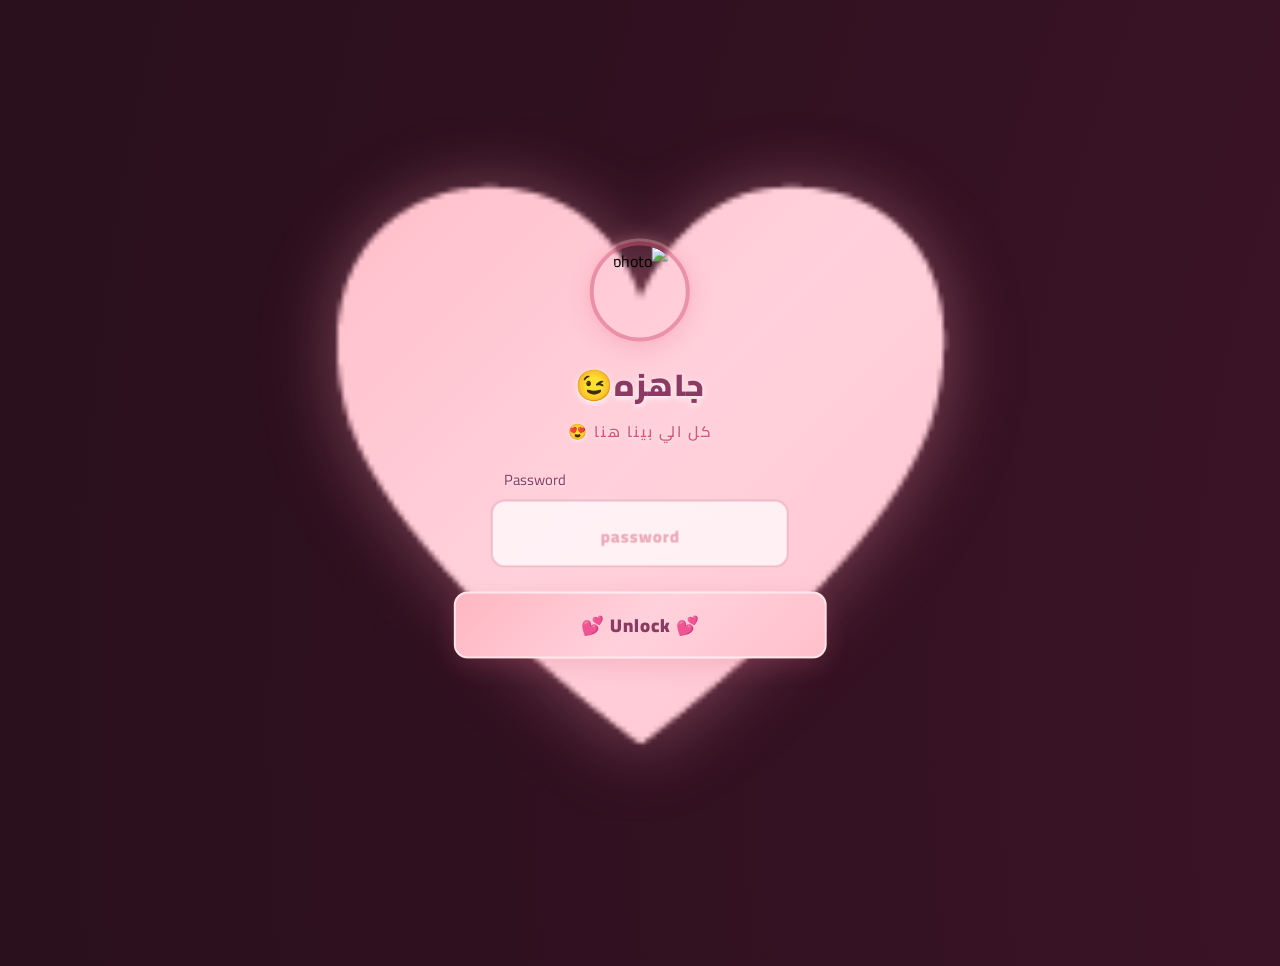
==== index.html @ 0f275362 "Add files via upload" ====
<!doctype html>
<html lang="ar" dir="rtl">
  <head>
    <meta charset="UTF-8" />
    <meta
      name="viewport"
      content="width=device-width, initial-scale=1.0, maximum-scale=1.0, user-scalable=no"
    />
    <title>I love you 💖</title>
    <link
      href="https://fonts.googleapis.com/css2?family=Tajawal:wght@400;700&family=Cairo:wght@400;700;900&display=swap"
      rel="stylesheet"
    />
    <link href="main.css" rel="stylesheet" />
    <link
      rel="icon"
      href="data:image/svg+xml,<svg xmlns='http://www.w3.org/2000/svg' viewBox='0 0 100 100'><rect width='100' height='100' fill='pink'/><text x='50' y='50' font-size='60' text-anchor='middle' dominant-baseline='middle'>❤️</text></svg>"
    />
  </head>
  <body>
    <div class="floats-container" id="floatsContainer">
      <div class="float-item">❤️</div>
      <div class="float-item">💗</div>
      <div class="float-item">💕</div>
      <div class="float-item">❤️</div>
      <div class="float-item">💖</div>
      <div class="float-item">💗</div>
    </div>

    <div class="login-container">
      <div class="heart-container">
        <div class="big-heart"></div>

        <div class="login-content">
          <!-- الصورة من Supabase -->

          <div class="photo-circle-wrap">
            <div class="photo-circle">
              <img
                src="https://res.cloudinary.com/dvc3zpg1i/image/upload/v1777667717/clients/mszernngoubvptsh3r52.jpg"
                alt="photo"
              />
            </div>
          </div>

          <!-- العنوان والسب تايتل من Supabase -->
          <h1 class="login-title">جاهزه😉</h1>
          <p class="login-subtitle">كل الي بينا هنا 😍</p>

          <form action="yoyo.html" method="GET" id="loginForm">
            <div class="input-group">
              <label for="password">Password</label>
              <input
                type="text"
                id="password"
                name="password"
                placeholder="password"
                required
              />
            </div>
            <button type="submit" class="login-btn">💕 Unlock 💕</button>
          </form>
        </div>
      </div>
    </div>

    <script>
      document
        .getElementById("loginForm")
        .addEventListener("submit", function (e) {
          e.preventDefault();

          const password = document.getElementById("password").value;

          if (
            /*password === "love" ||
            password === "Love" ||
            password === "LOVE"*/
			password === "happy birthday yoyo"
          ) {
            window.location.href = "yoyo.html";
          } else {
            alert("الباسورد غلط يا يويو 😂💕");
          }
        });

      /* Click/Touch particle effect */
      document.addEventListener("click", spawnParticles);
      document.addEventListener(
        "touchstart",
        (e) => {
          [...e.touches].forEach((t) =>
            spawnParticles({ clientX: t.clientX, clientY: t.clientY }),
          );
        },
        { passive: true },
      );

      function spawnParticles(e) {
        const count = 8;
        for (let i = 0; i < count; i++) {
          const el = document.createElement("div");
          el.textContent = icons[Math.floor(Math.random() * icons.length)];
          const angle = (360 / count) * i + Math.random() * 20;
          const dist = 60 + Math.random() * 80;
          const rad = (angle * Math.PI) / 180;
          const dx = Math.cos(rad) * dist;
          const dy = Math.sin(rad) * dist;
          el.style.cssText = `
                    position: fixed;
                    left: ${e.clientX}px;
                    top: ${e.clientY}px;
                    font-size: ${16 + Math.random() * 18}px;
                    pointer-events: none;
                    z-index: 9999;
                    transform: translate(-50%, -50%);
                    transition: all 0.8s cubic-bezier(0.25, 0.46, 0.45, 0.94);
                    opacity: 1;
                `;
          document.body.appendChild(el);
          requestAnimationFrame(() =>
            requestAnimationFrame(() => {
              el.style.transform = `translate(calc(-50% + ${dx}px), calc(-50% + ${dy}px)) scale(0)`;
              el.style.opacity = "0";
            }),
          );
          setTimeout(() => el.remove(), 900);
        }
      }

      /* Dynamic floating hearts */
      const heartIcons = ["❤️", "💗", "💕", "💖"];
      setInterval(() => {
        for (let i = 0; i < 3; i++) {
          const el = document.createElement("div");
          el.className = "float-item";
          el.textContent =
            heartIcons[Math.floor(Math.random() * heartIcons.length)];
          el.style.left = Math.random() * 100 + "%";
          el.style.fontSize = Math.random() * 14 + 28 + "px";
          el.style.animationDuration = Math.random() * 5 + 8 + "s";
          el.style.animationDelay = Math.random() * 0.8 + "s";
          el.style.opacity = "0";
          document.getElementById("floatsContainer").appendChild(el);
          setTimeout(() => el.remove(), 15000);
        }
      }, 600);
    </script>
  </body>
</html>
---- main.css ----
* {
  margin: 0;
  padding: 0;
  box-sizing: border-box;
}
:root {
  --pink-main: #d4567a;
  --pink-light: #ffb6c1;
  --pink-pale: #ffe4e9;
  --pink-text: #8b3a62;
  --pink-border: rgba(212, 86, 122, 0.2);
  --glass: rgba(255, 255, 255, 0.75);
  --wine-deep: #2a0f1c;
  --wine-mid: #4a1830;
  --radius: 18px;
  --max-w: 560px;
}
body {
  font-family: "Cairo", sans-serif;
  min-height: 100vh;
  overflow-x: hidden;
  overflow-y: auto;
  background: radial-gradient(
    ellipse at 50% 20%,
    var(--wine-mid),
    var(--wine-deep) 70%
  );
  background-size: 400% 400%;
  animation: gradientShift 20s ease infinite;
  display: flex;
  justify-content: center;
  align-items: center;
  padding: 40px 20px;
  -webkit-overflow-scrolling: touch;
}

@keyframes gradientShift {
  0% {
    background-position: 0% 50%;
  }
  50% {
    background-position: 100% 50%;
  }
  100% {
    background-position: 0% 50%;
  }
}

/* FLOATING HEARTS */
.floats-container {
  position: fixed;
  inset: 0;
  pointer-events: none;
  z-index: 0;
  overflow: hidden;
}

.float-item {
  position: absolute;
  bottom: -80px;
  opacity: 0;
  animation: floatUp 14s infinite ease-in-out;
  filter: drop-shadow(0 0 8px rgba(255, 182, 193, 0.6));
}

@keyframes floatUp {
  0% {
    transform: translateY(0) rotate(0deg) scale(0.5);
    opacity: 0;
  }
  10% {
    opacity: 0.9;
  }
  50% {
    opacity: 0.8;
  }
  90% {
    opacity: 0.5;
  }
  100% {
    transform: translateY(-110vh) rotate(20deg) scale(1.2);
    opacity: 0;
  }
}

.float-item:nth-child(1) {
  left: 5%;
  font-size: 38px;
  animation-delay: 0s;
  animation-duration: 13s;
}
.float-item:nth-child(2) {
  left: 18%;
  font-size: 32px;
  animation-delay: 2.5s;
  animation-duration: 16s;
}
.float-item:nth-child(3) {
  left: 35%;
  font-size: 44px;
  animation-delay: 5s;
  animation-duration: 12s;
}
.float-item:nth-child(4) {
  left: 55%;
  font-size: 34px;
  animation-delay: 7s;
  animation-duration: 15s;
}
.float-item:nth-child(5) {
  left: 72%;
  font-size: 40px;
  animation-delay: 1s;
  animation-duration: 14s;
}
.float-item:nth-child(6) {
  left: 88%;
  font-size: 30px;
  animation-delay: 9s;
  animation-duration: 11s;
}

/* MAIN */
.login-container {
  position: relative;
  z-index: 2;
  text-align: center;
  max-width: 900px;
  width: 100%;
}

/* HEART */
.heart-container {
  position: relative;
  width: 650px;
  height: 600px;
  margin: 0 auto;
  display: flex;
  align-items: center;
  justify-content: center;
}

.big-heart {
  position: absolute;
  width: 100%;
  height: 100%;
  display: flex;
  align-items: center;
  justify-content: center;
  font-size: 550px;
  animation: heartBeat 2.5s infinite;
  filter: drop-shadow(0 10px 40px rgba(212, 86, 122, 0.2))
    drop-shadow(0 0 30px rgba(255, 182, 193, 0.25));
  will-change: transform;
}

.big-heart::before {
  content: "❤️";
  background: linear-gradient(135deg, #ffb6c1 0%, #ffd1dc 50%, #ffc0cb 100%);
  -webkit-background-clip: text;
  -webkit-text-fill-color: transparent;
  background-clip: text;
}

@keyframes heartBeat {
  0%,
  100% {
    transform: scale(1);
  }
  10%,
  30% {
    transform: scale(1.05);
  }
  20%,
  40% {
    transform: scale(1);
  }
}

/* CONTENT INSIDE HEART */
.login-content {
  position: absolute;
  top: 50%;
  left: 50%;
  transform: translate(-50%, -50%);
  width: 65%;
  z-index: 3;
  padding: 30px 25px;
}

/* CIRCULAR PHOTO */
.photo-circle-wrap {
  display: flex;
  justify-content: center;
  margin-bottom: 14px;
}

.photo-circle {
  width: 100px;
  height: 100px;
  border-radius: 50%;
  border: 4px solid rgba(212, 86, 122, 0.5);
  box-shadow:
    0 0 0 3px rgba(255, 182, 193, 0.3),
    0 8px 25px rgba(212, 86, 122, 0.15),
    0 0 20px rgba(255, 182, 193, 0.4);
  overflow: hidden;
  animation: photoGlow 3s ease-in-out infinite alternate;
}

@keyframes photoGlow {
  0% {
    box-shadow:
      0 0 0 3px rgba(255, 182, 193, 0.3),
      0 8px 25px rgba(212, 86, 122, 0.1),
      0 0 15px rgba(255, 182, 193, 0.3);
  }
  100% {
    box-shadow:
      0 0 0 6px rgba(255, 182, 193, 0.8),
      0 8px 30px rgba(212, 86, 122, 0.25),
      0 0 30px rgba(255, 182, 193, 0.7);
  }
}

.photo-circle img {
  width: 100%;
  height: 100%;
  object-fit: cover;
  border-radius: 50%;
}

/* لو مفيش صورة */
.photo-circle-wrap.hidden {
  display: none;
}

/* TITLES */
.login-title {
  font-size: 1.9em;
  color: #8b3a62;
  font-weight: 900;
  margin-bottom: 4px;
  text-shadow: 0 2px 6px rgba(255, 255, 255, 0.9);
  letter-spacing: 1px;
}

.login-subtitle {
  font-size: 0.95em;
  color: #d4567a;
  margin-bottom: 20px;
  font-weight: 600;
  text-shadow: 0 1px 4px rgba(255, 255, 255, 0.7);
  letter-spacing: 2px;
}

/* ERROR */
.error-msg {
  background: rgba(255, 100, 100, 0.15);
  border: 2px solid rgba(255, 100, 100, 0.3);
  color: #cc0000;
  padding: 10px;
  border-radius: 12px;
  margin-bottom: 14px;
  font-size: 0.9em;
}

/* FORM */
.input-group {
  margin-bottom: 16px;
}

.input-group label {
  display: block;
  position: relative;
  left: 50px;
  margin-bottom: 7px;
  color: #8b3a62;
  font-size: 0.92em;
  font-weight: 1500;
  text-align: left;
  text-shadow: 0 1px 3px rgba(255, 255, 255, 0.8);
}

.input-group input {
  width: 80%;
  padding: 8px 12px;
  border: 2px solid rgba(212, 86, 122, 0.35);
  border-radius: 14px;
  font-size: 1.6em;
  font-weight: 900;
  font-family: "Cairo", sans-serif;
  background: rgba(255, 255, 255, 0.7);
  transition: all 0.3s ease;
  color: #8b3a62;
  text-align: center;
  backdrop-filter: blur(10px);
  letter-spacing: 3px;
}

.input-group input:focus {
  outline: none;
  border-color: #d4567a;
  background: rgba(255, 255, 255, 0.92);
  box-shadow: 0 4px 18px rgba(212, 86, 122, 0.2);
  transform: translateY(-2px);
}

.input-group input::placeholder {
  color: rgba(212, 86, 122, 0.45);
  font-size: 0.65em;
  letter-spacing: 1px;
}

/* BUTTON */
.login-btn {
  width: 100%;
  padding: 14px;
  background: linear-gradient(135deg, #ffb6c1, #ffd1dc, #ffc0cb);
  border: 2.5px solid rgba(255, 255, 255, 0.6);
  border-radius: 14px;
  color: #8b3a62;
  font-size: 1.15em;
  font-weight: 900;
  cursor: pointer;
  font-family: "Cairo", sans-serif;
  box-shadow: 0 8px 25px rgba(212, 86, 122, 0.2);
  transition: all 0.4s ease;
  margin-top: 8px;
  letter-spacing: 1px;
  position: relative;
  overflow: hidden;
}

.login-btn::before {
  content: "";
  position: absolute;
  top: 0;
  left: -100%;
  width: 100%;
  height: 100%;
  background: linear-gradient(
    90deg,
    transparent,
    rgba(255, 255, 255, 0.3),
    transparent
  );
  transition: left 0.5s ease;
}

.login-btn:hover::before {
  left: 100%;
}
.login-btn:hover {
  transform: translateY(-4px);
  box-shadow: 0 14px 38px rgba(212, 86, 122, 0.35);
  background: linear-gradient(135deg, #ffc0cb, #ffb6c1, #ffd1dc);
}
.login-btn:active {
  transform: translateY(-1px);
}

/* RESPONSIVE */
@media (max-width: 768px) {
  body {
    padding: 20px 15px;
  }
  .heart-container {
    width: 400px;
    height: 400px;
  }
  .big-heart {
    font-size: 350px;
    animation: none;
    transform: translateZ(0) scale(1);
  }
  .login-content {
    width: 75%;
    padding: 20px;
  }
  .photo-circle {
    width: 75px;
    height: 75px;
    animation: none;
  }
  .login-title {
    font-size: 1.45em;
  }
  .login-subtitle {
    font-size: 0.82em;
    margin-bottom: 16px;
  }
  .input-group {
    margin-bottom: 13px;
  }
  .input-group label {
    font-size: 0.88em;
  }
  .input-group input {
    padding: 11px 13px;
    font-size: 0.92em;
  }
  .login-btn {
    padding: 13px;
    font-size: 1.05em;
  }
}

@media (max-width: 480px) {
  .heart-container {
    width: 320px;
    height: 320px;
  }
  .big-heart {
    font-size: 280px;
  }
  .login-content {
    width: 80%;
    padding: 14px;
  }
  .photo-circle {
    width: 62px;
    height: 62px;
  }
  .login-title {
    font-size: 1.25em;
  }
  .login-subtitle {
    font-size: 0.8em;
  }
}
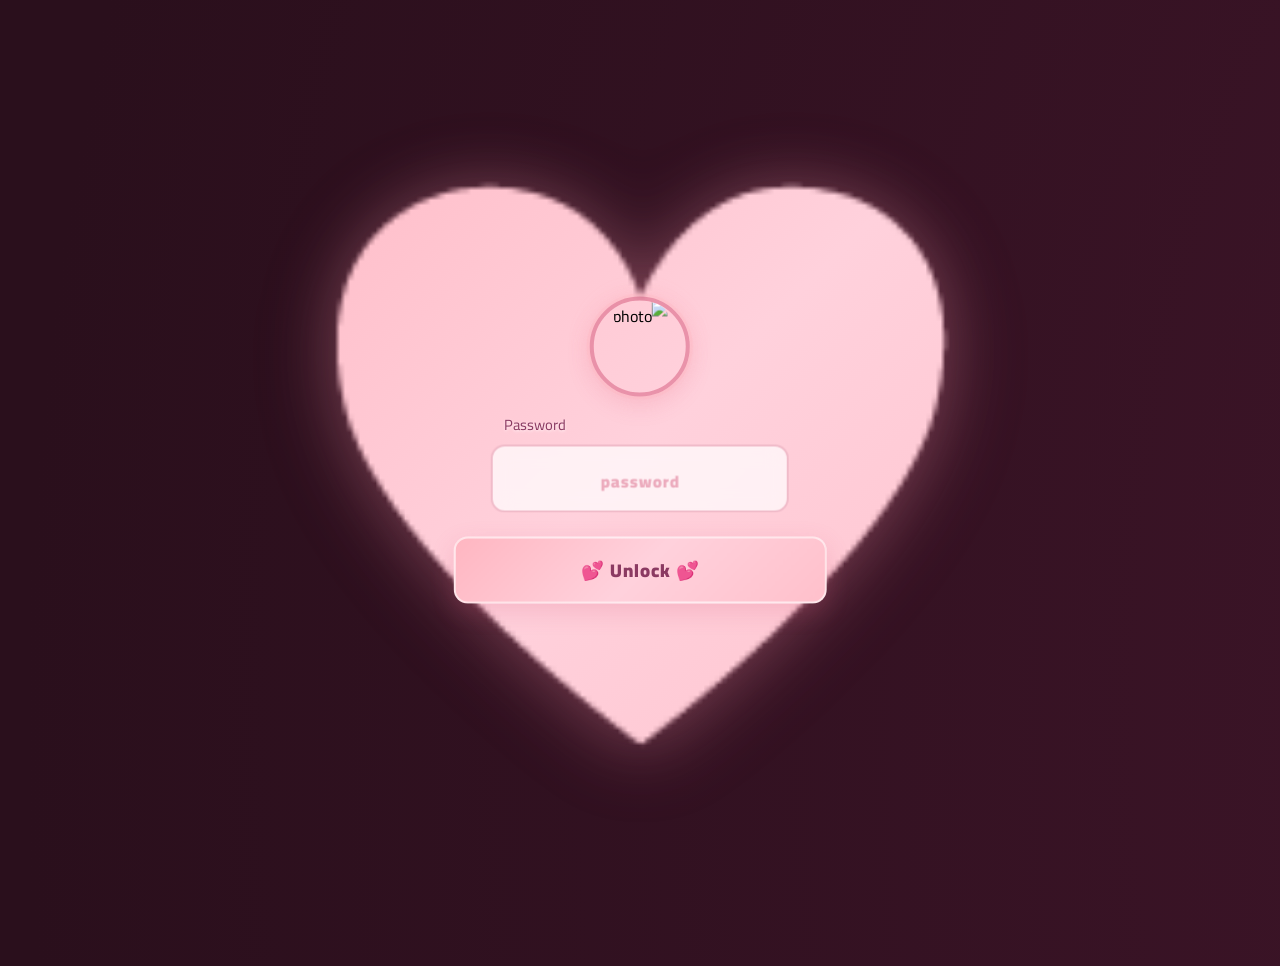
==== commit aab47d41: "Update index.html" ====
--- a/index.html
+++ b/index.html
@@ -44,10 +44,10 @@
           </div>
 
           <!-- العنوان والسب تايتل من Supabase -->
-          <h1 class="login-title">جاهزه😉</h1>
-          <p class="login-subtitle">كل الي بينا هنا 😍</p>
+          <!-- <h1 class="login-title">جاهزه😉</h1>
+          <p class="login-subtitle">كل الي بينا هنا 😍</p> -->
 
-          <form action="yoyo.html" method="GET" id="loginForm">
+          <form action="love-you.html" method="GET" id="loginForm">
             <div class="input-group">
               <label for="password">Password</label>
               <input
@@ -78,7 +78,7 @@
             password === "LOVE"*/
 			password === "happy birthday yoyo"
           ) {
-            window.location.href = "yoyo.html";
+            window.location.href = "love-you.html";
           } else {
             alert("الباسورد غلط يا يويو 😂💕");
           }
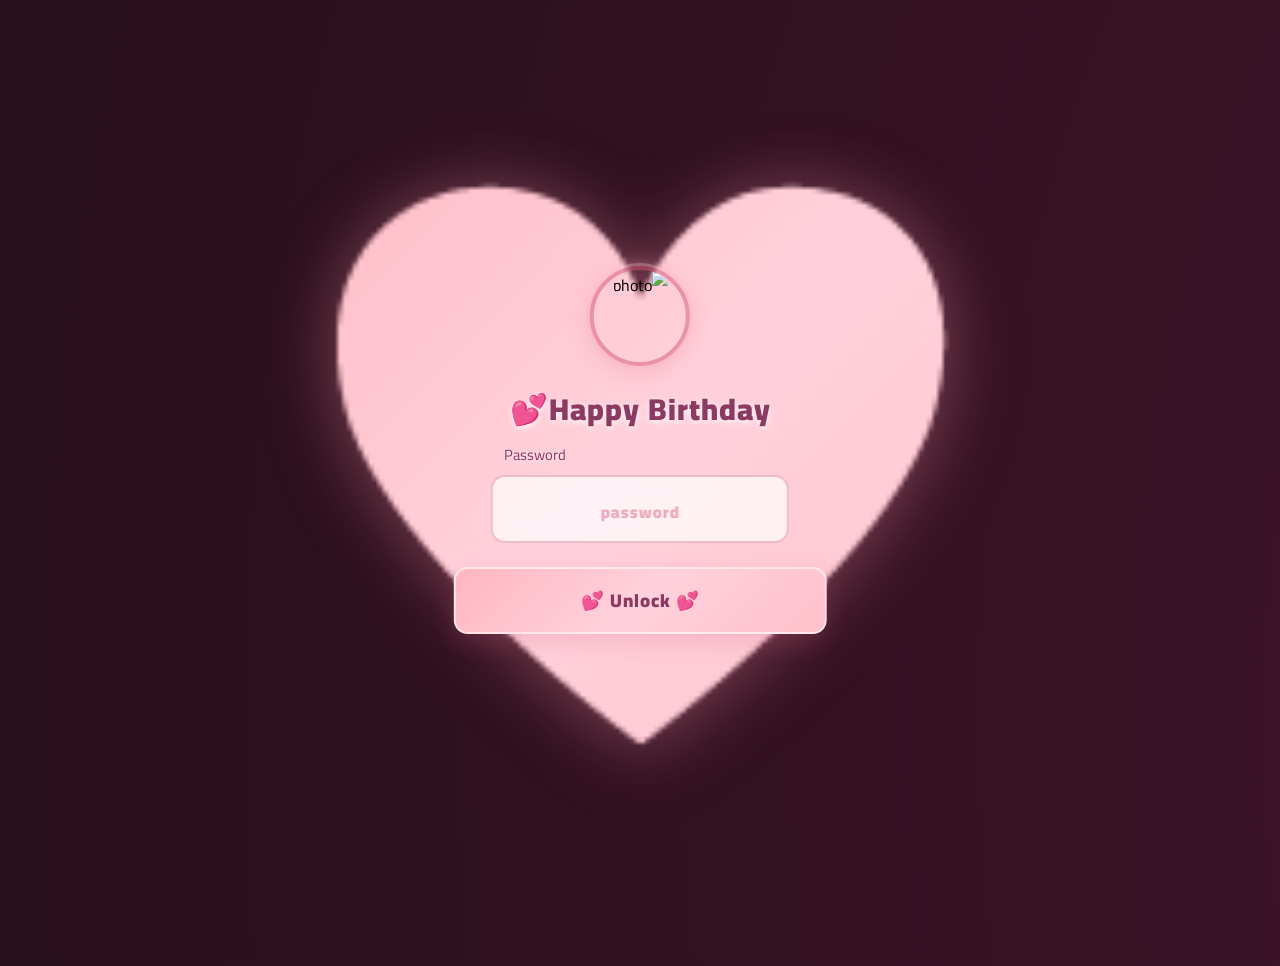
==== commit b0bb4028: "Update index.html" ====
--- a/index.html
+++ b/index.html
@@ -44,8 +44,8 @@
           </div>
 
           <!-- العنوان والسب تايتل من Supabase -->
-          <!-- <h1 class="login-title">جاهزه😉</h1>
-          <p class="login-subtitle">كل الي بينا هنا 😍</p> -->
+            <h1 class="login-title">Happy Birthday💕</h1>
+         <!-- <p class="login-subtitle">كل الي بينا هنا 😍</p> -->
 
           <form action="love-you.html" method="GET" id="loginForm">
             <div class="input-group">
